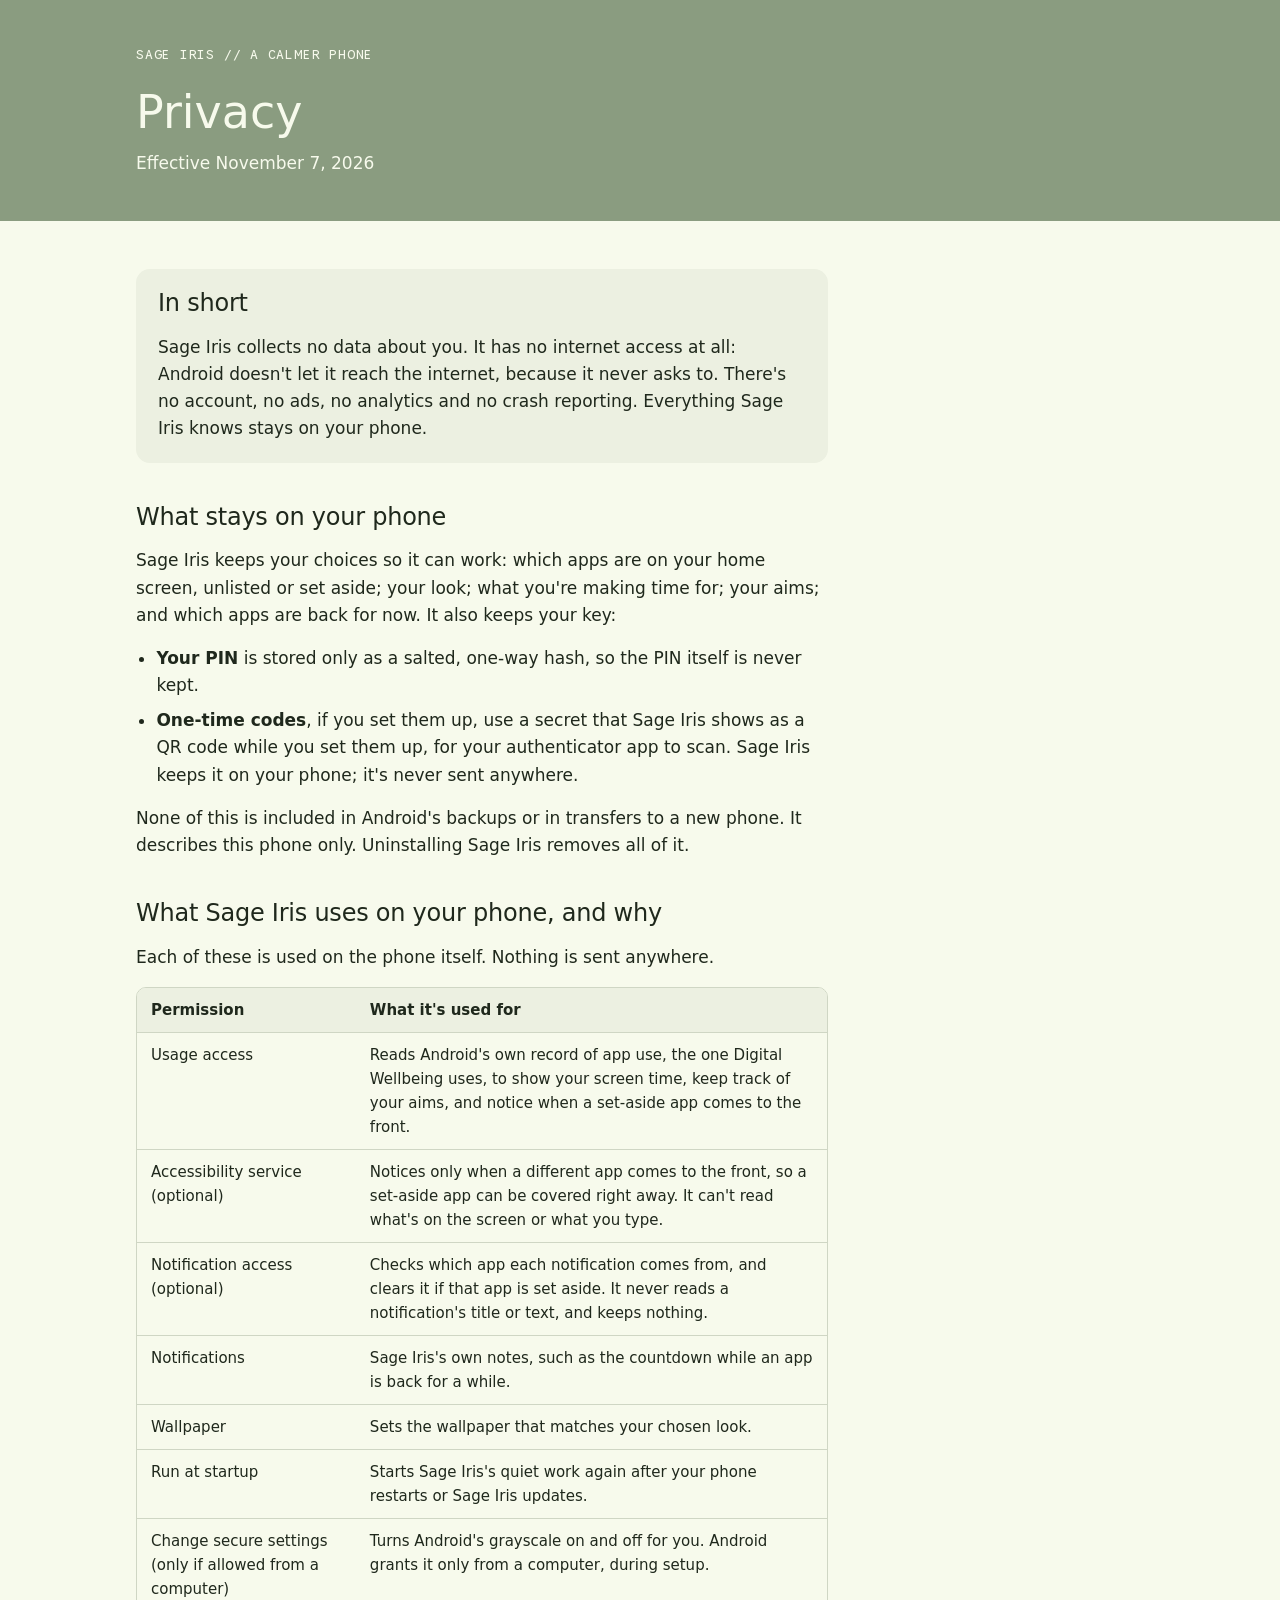
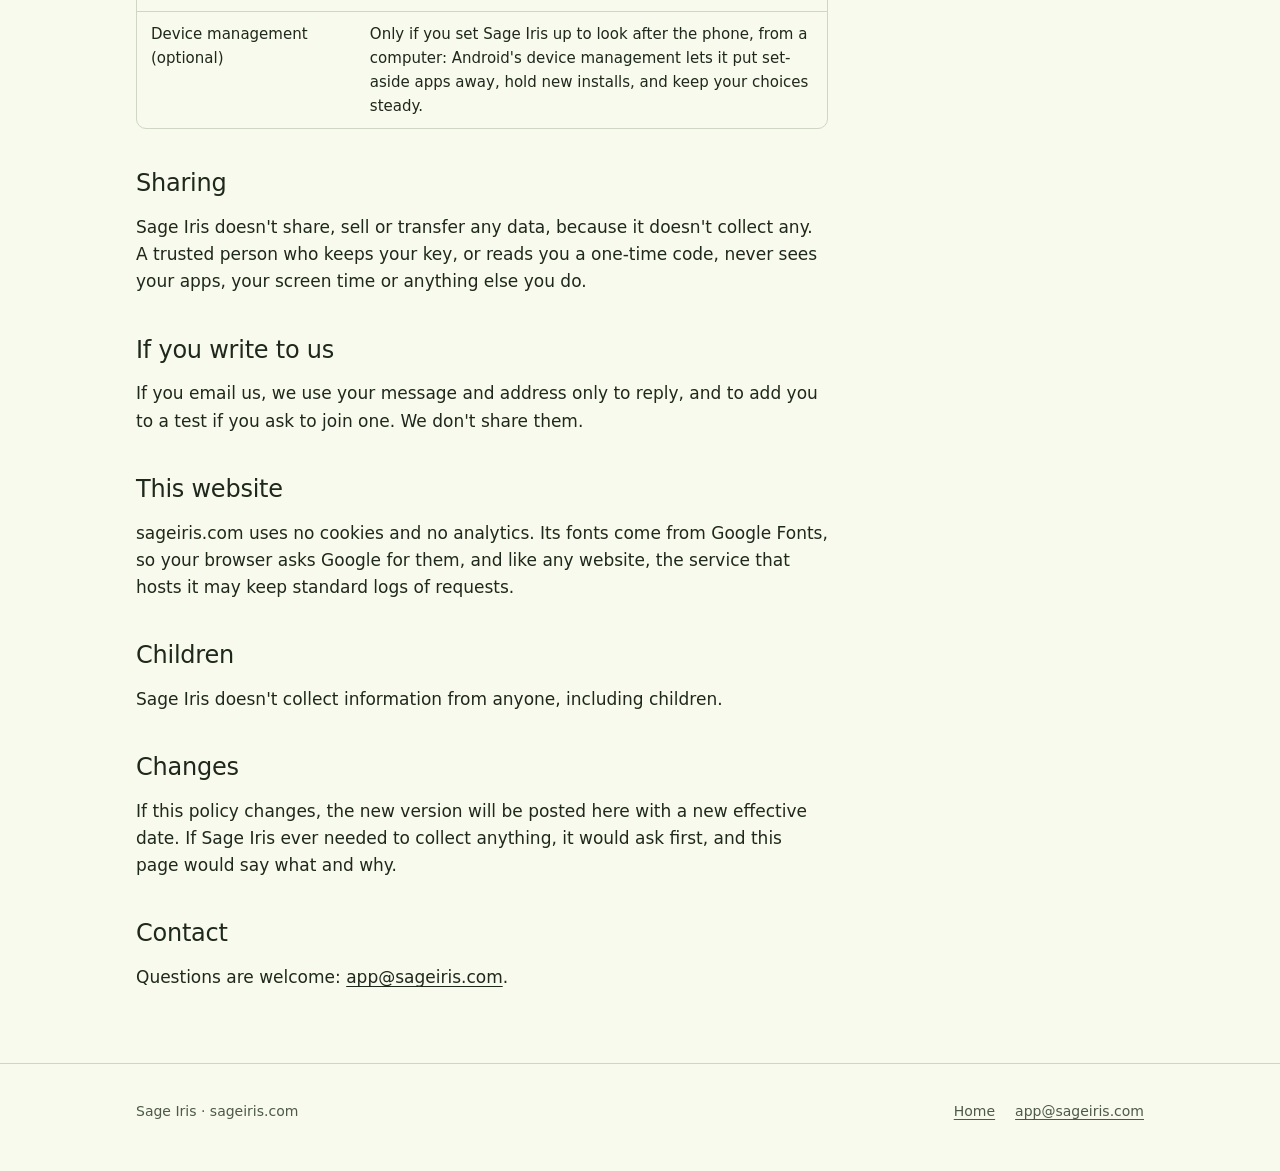
==== privacy.html @ 966220f3 "The first sageiris.com: the home page and privacy policy Built from design/landing in the Sage Iris " ====
<!doctype html>
<html lang="en">
<head>
<meta charset="utf-8">
<meta name="viewport" content="width=device-width, initial-scale=1, viewport-fit=cover">
<title>Privacy · Sage Iris</title>
<meta name="description" content="Sage Iris collects no data. It has no internet access, no account, no ads and no analytics, so everything it knows stays on your phone.">
<meta name="theme-color" content="#8A9C80">
<link rel="icon" href="favicon.svg" type="image/svg+xml">
<link rel="canonical" href="https://sageiris.com/privacy.html">
<link rel="preconnect" href="https://fonts.googleapis.com">
<link rel="preconnect" href="https://fonts.gstatic.com" crossorigin>
<link rel="stylesheet" href="https://fonts.googleapis.com/css2?family=Google+Sans+Flex:wght@300..700&family=Google+Sans+Code:wght@400..700&display=swap">
<link rel="stylesheet" href="style.css">
</head>
<body>

<header class="doc-head">
  <div class="wrap">
    <a class="mono" href="./">Sage Iris <span aria-hidden="true">//</span> A calmer phone</a>
    <h1>Privacy</h1>
    <p>Effective November 7, 2026</p>
  </div>
</header>

<main class="doc">
  <div class="wrap">
    <div class="prose">
      <div class="summary prose">
        <h2 style="margin-top: 0;">In short</h2>
        <p>Sage Iris collects no data about you. It has no internet access at all: Android doesn't let it reach the internet, because it never asks to. There's no account, no ads, no analytics and no crash reporting. Everything Sage Iris knows stays on your phone.</p>
      </div>

      <h2>What stays on your phone</h2>
      <p>Sage Iris keeps your choices so it can work: which apps are on your home screen, unlisted or set aside; your look; what you're making time for; your aims; and which apps are back for now. It also keeps your key:</p>
      <ul>
        <li><b>Your PIN</b> is stored only as a salted, one-way hash, so the PIN itself is never kept.</li>
        <li><b>One-time codes</b>, if you set them up, use a secret that Sage Iris shows as a QR code while you set them up, for your authenticator app to scan. Sage Iris keeps it on your phone; it's never sent anywhere.</li>
      </ul>
      <p>None of this is included in Android's backups or in transfers to a new phone. It describes this phone only. Uninstalling Sage Iris removes all of it.</p>

      <h2>What Sage Iris uses on your phone, and why</h2>
      <p>Each of these is used on the phone itself. Nothing is sent anywhere.</p>
      <div class="table-wrap">
        <table>
          <thead><tr><th>Permission</th><th>What it's used for</th></tr></thead>
          <tbody>
            <tr><td>Usage access</td><td>Reads Android's own record of app use, the one Digital Wellbeing uses, to show your screen time, keep track of your aims, and notice when a set-aside app comes to the front.</td></tr>
            <tr><td>Accessibility service (optional)</td><td>Notices only when a different app comes to the front, so a set-aside app can be covered right away. It can't read what's on the screen or what you type.</td></tr>
            <tr><td>Notification access (optional)</td><td>Checks which app each notification comes from, and clears it if that app is set aside. It never reads a notification's title or text, and keeps nothing.</td></tr>
            <tr><td>Notifications</td><td>Sage Iris's own notes, such as the countdown while an app is back for a while.</td></tr>
            <tr><td>Wallpaper</td><td>Sets the wallpaper that matches your chosen look.</td></tr>
            <tr><td>Run at startup</td><td>Starts Sage Iris's quiet work again after your phone restarts or Sage Iris updates.</td></tr>
            <tr><td>Change secure settings (only if allowed from a computer)</td><td>Turns Android's grayscale on and off for you. Android grants it only from a computer, during setup.</td></tr>
            <tr><td>Device management (optional)</td><td>Only if you set Sage Iris up to look after the phone, from a computer: Android's device management lets it put set-aside apps away, hold new installs, and keep your choices steady.</td></tr>
          </tbody>
        </table>
      </div>

      <h2>Sharing</h2>
      <p>Sage Iris doesn't share, sell or transfer any data, because it doesn't collect any. A trusted person who keeps your key, or reads you a one-time code, never sees your apps, your screen time or anything else you do.</p>

      <h2>If you write to us</h2>
      <p>If you email us, we use your message and address only to reply, and to add you to a test if you ask to join one. We don't share them.</p>

      <h2>This website</h2>
      <p>sageiris.com uses no cookies and no analytics. Its fonts come from Google Fonts, so your browser asks Google for them, and like any website, the service that hosts it may keep standard logs of requests.</p>

      <h2>Children</h2>
      <p>Sage Iris doesn't collect information from anyone, including children.</p>

      <h2>Changes</h2>
      <p>If this policy changes, the new version will be posted here with a new effective date. If Sage Iris ever needed to collect anything, it would ask first, and this page would say what and why.</p>

      <h2>Contact</h2>
      <p>Questions are welcome: <a href="mailto:app@sageiris.com">app@sageiris.com</a>.</p>
    </div>
  </div>
</main>

<footer>
  <div class="wrap">
    <span>Sage Iris · sageiris.com</span>
    <nav aria-label="Footer">
      <a href="./">Home</a>
      <a href="mailto:app@sageiris.com">app@sageiris.com</a>
    </nav>
  </div>
</footer>
</body>
</html>
---- style.css ----
/* sageiris.com: one calm column, like the phone's own list. The hero is the home screen itself, set in
   type, beside the real screen; sage bands mark the places the page speaks about the phone. */
:root {
  --page: #F7FAEC;        /* the app's cream */
  --ink: #1F281C;         /* the app's dark ink */
  --soft: #4E5A49;        /* quieter text, ink toward sage */
  --sage: #8A9C80;        /* the app's sage ground */
  --on-sage: #F7FAEC;
  --sage-ink: #1F281C;    /* slashes and small text on sage */
  --rule: #CFD6C4;
  --panel: #ECF0E1;
  --font-body: "Google Sans Flex", "Roboto", system-ui, sans-serif;
  --font-mono: "Google Sans Code", ui-monospace, "SFMono-Regular", Menlo, monospace;
  --measure: 64ch;
  color-scheme: light;
}
@media (prefers-color-scheme: dark) {
  :root {
    --page: #161C15; --ink: #E9ECDF; --soft: #AEB8A6; --sage: #232C21; --on-sage: #E9ECDF;
    --sage-ink: #8A9E82; --rule: #313833; --panel: #1C231B;
    color-scheme: dark;
  }
}

/* Each screenshot comes in the app's light and dark looks; the page shows the one that matches. */
.phone .when-dark { display: none; }
@media (prefers-color-scheme: dark) {
  .phone .when-dark { display: block; }
  .phone .when-light { display: none; }
}

* { box-sizing: border-box; }
html { scroll-behavior: smooth; -webkit-text-size-adjust: 100%; }
@media (prefers-reduced-motion: reduce) { html { scroll-behavior: auto; } }
body { background: var(--page); color: var(--ink); font: 400 17px/1.6 var(--font-body); margin: 0; }
.wrap { max-width: 1040px; margin: 0 auto; padding-left: max(16px, env(safe-area-inset-left, 0px)); padding-right: max(16px, env(safe-area-inset-right, 0px)); }
a { color: inherit; text-underline-offset: 3px; }
a:focus-visible, button:focus-visible { outline: 2px solid var(--sage-ink); outline-offset: 3px; border-radius: 4px; }
h1, h2, h3 { text-wrap: balance; margin: 0; font-weight: 500; }
h2 { font-size: clamp(26px, 3.4vw, 34px); line-height: 1.2; letter-spacing: -0.01em; }
h3 { font-size: 18px; line-height: 1.35; font-weight: 600; }
p { margin: 0; }
.mono { font-family: var(--font-mono); font-size: 13px; letter-spacing: 0.06em; text-transform: uppercase; }
.prose { max-width: var(--measure); display: grid; gap: 14px; }
.soft { color: var(--soft); }
section { padding-block: 72px; }
section + section { border-top: 1px solid var(--rule); }

/* Hero: the sage home screen. */
.hero { background: var(--sage); color: var(--on-sage); padding-block: 56px 64px; }
.hero .wrap { display: grid; grid-template-columns: minmax(0, 1.25fr) minmax(0, 0.75fr); gap: 48px; align-items: center; }
.hero .status { opacity: 0.9; }
.hero .status span, .hero .slash { color: var(--sage-ink); }
.hero h1 { font-size: clamp(34px, 5vw, 54px); line-height: 1.08; font-weight: 400; letter-spacing: -0.015em; margin-top: 28px; }
.hero .lede { font-size: 19px; line-height: 1.55; margin-top: 20px; max-width: 34em; }
.list { margin-top: 36px; display: grid; gap: 2px; font-weight: 300; font-size: clamp(24px, 3.2vw, 34px); line-height: 1.25; text-transform: uppercase; letter-spacing: 0.01em; }
.list a { text-decoration: none; display: inline-block; }
.list a:hover .name { text-decoration: underline; text-decoration-thickness: 1px; }
.rule { margin-top: 18px; display: flex; align-items: center; gap: 10px; max-width: 520px; }
.rule::before { content: ""; flex: 1; height: 2px; background: var(--sage-ink); opacity: 0.8; border-radius: 1px; }
.rule svg { width: 22px; height: 22px; color: var(--sage-ink); flex: none; }
.soon { margin-top: 22px; font-size: 16px; }
.soon a { font-weight: 600; }
.phone { width: 100%; max-width: 280px; aspect-ratio: 1080 / 2400; border-radius: 26px; border: 6px solid #12160F; overflow: hidden; background: #12160F; justify-self: center; box-shadow: 0 24px 50px -24px rgba(18, 22, 15, 0.55); }
.phone img { display: block; width: 100%; height: 100%; object-fit: cover; }

/* The features, each beside its screen. */
.tour { display: grid; gap: 64px; margin-top: 48px; }
.stop { display: grid; grid-template-columns: 220px minmax(0, 1fr); gap: 40px; align-items: center; }
.stop .phone { max-width: 220px; border-width: 5px; border-radius: 22px; box-shadow: none; }
.stop .text { display: grid; gap: 12px; max-width: 52ch; }
.stop .text ul { margin: 0; padding-left: 1.1em; display: grid; gap: 6px; }
.more { display: grid; grid-template-columns: repeat(3, minmax(0, 1fr)); gap: 28px 32px; margin-top: 56px; }
.more > div { display: grid; gap: 6px; align-content: start; }

/* What stays: a sage band. */
.keep { background: var(--sage); color: var(--on-sage); }
.keep .soft { color: var(--on-sage); opacity: 0.85; }
.keep ul { list-style: none; margin: 28px 0 0; padding: 0; display: grid; grid-template-columns: repeat(2, minmax(0, 1fr)); gap: 14px 32px; max-width: 760px; }
.keep li { display: grid; grid-template-columns: auto minmax(0, 1fr); gap: 12px; }
.keep li .slash { color: var(--sage-ink); font-weight: 300; }

/* Going further: one panel of what the computer setup adds. */
.panel { margin-top: 32px; padding: 22px 24px; border-radius: 14px; background: var(--panel); display: grid; gap: 12px; max-width: 760px; }
.panel ul { margin: 0; padding-left: 1.1em; display: grid; gap: 8px; }
.panel .mono { color: var(--soft); }

/* Trying it early, and questions. */
.early { display: grid; grid-template-columns: minmax(0, 1fr) minmax(0, 1fr); gap: 48px; align-items: start; }
.address { display: flex; flex-wrap: wrap; align-items: center; gap: 12px; margin-top: 8px; }
.address a { font: 500 18px var(--font-mono); background: var(--panel); padding: 10px 14px; border-radius: 10px; text-decoration: none; }
.address button { font: 500 15px var(--font-body); color: var(--page); background: var(--ink); border: 0; border-radius: 999px; padding: 10px 18px; cursor: pointer; }
dl { margin: 0; display: grid; gap: 22px; }
dt { font-weight: 600; }
dd { margin: 4px 0 0; color: var(--soft); }

footer { padding-block: 36px 48px; border-top: 1px solid var(--rule); }
footer .wrap { display: flex; flex-wrap: wrap; justify-content: space-between; gap: 12px 24px; color: var(--soft); font-size: 14px; }
footer nav { display: flex; flex-wrap: wrap; gap: 8px 20px; }

/* The privacy policy: a plain reading page. */
.doc-head { background: var(--sage); color: var(--on-sage); padding-block: 40px 44px; }
.doc-head a { text-decoration: none; }
.doc-head h1 { font-size: clamp(32px, 4.4vw, 46px); font-weight: 400; line-height: 1.1; margin-top: 20px; }
.doc-head p { margin-top: 12px; }
.doc { padding-block: 48px 72px; }
.doc .prose { gap: 16px; }
.doc h2 { font-size: 24px; margin-top: 24px; }
.doc ul { margin: 0; padding-left: 1.2em; display: grid; gap: 8px; }
.doc .summary { background: var(--panel); border-radius: 14px; padding: 20px 22px; }
.table-wrap { overflow-x: auto; border: 1px solid var(--rule); border-radius: 10px; }
table { border-collapse: collapse; width: 100%; font-size: 15px; }
th, td { text-align: left; padding: 10px 14px; border-bottom: 1px solid var(--rule); vertical-align: top; }
th { background: var(--panel); font-weight: 600; }
tr:last-child td { border-bottom: 0; }

@media (max-width: 820px) {
  .hero .wrap, .early { grid-template-columns: minmax(0, 1fr); gap: 36px; }
  .hero .phone { max-width: 240px; }
  .stop { grid-template-columns: 140px minmax(0, 1fr); gap: 22px; align-items: start; }
  .stop .phone { max-width: 140px; border-width: 4px; border-radius: 16px; }
  .more { grid-template-columns: repeat(2, minmax(0, 1fr)); }
}
@media (max-width: 560px) {
  section { padding-block: 52px; }
  .keep ul, .more { grid-template-columns: minmax(0, 1fr); }
  .stop { grid-template-columns: minmax(0, 1fr); }
  .stop .phone { max-width: 200px; border-radius: 20px; justify-self: start; }
}
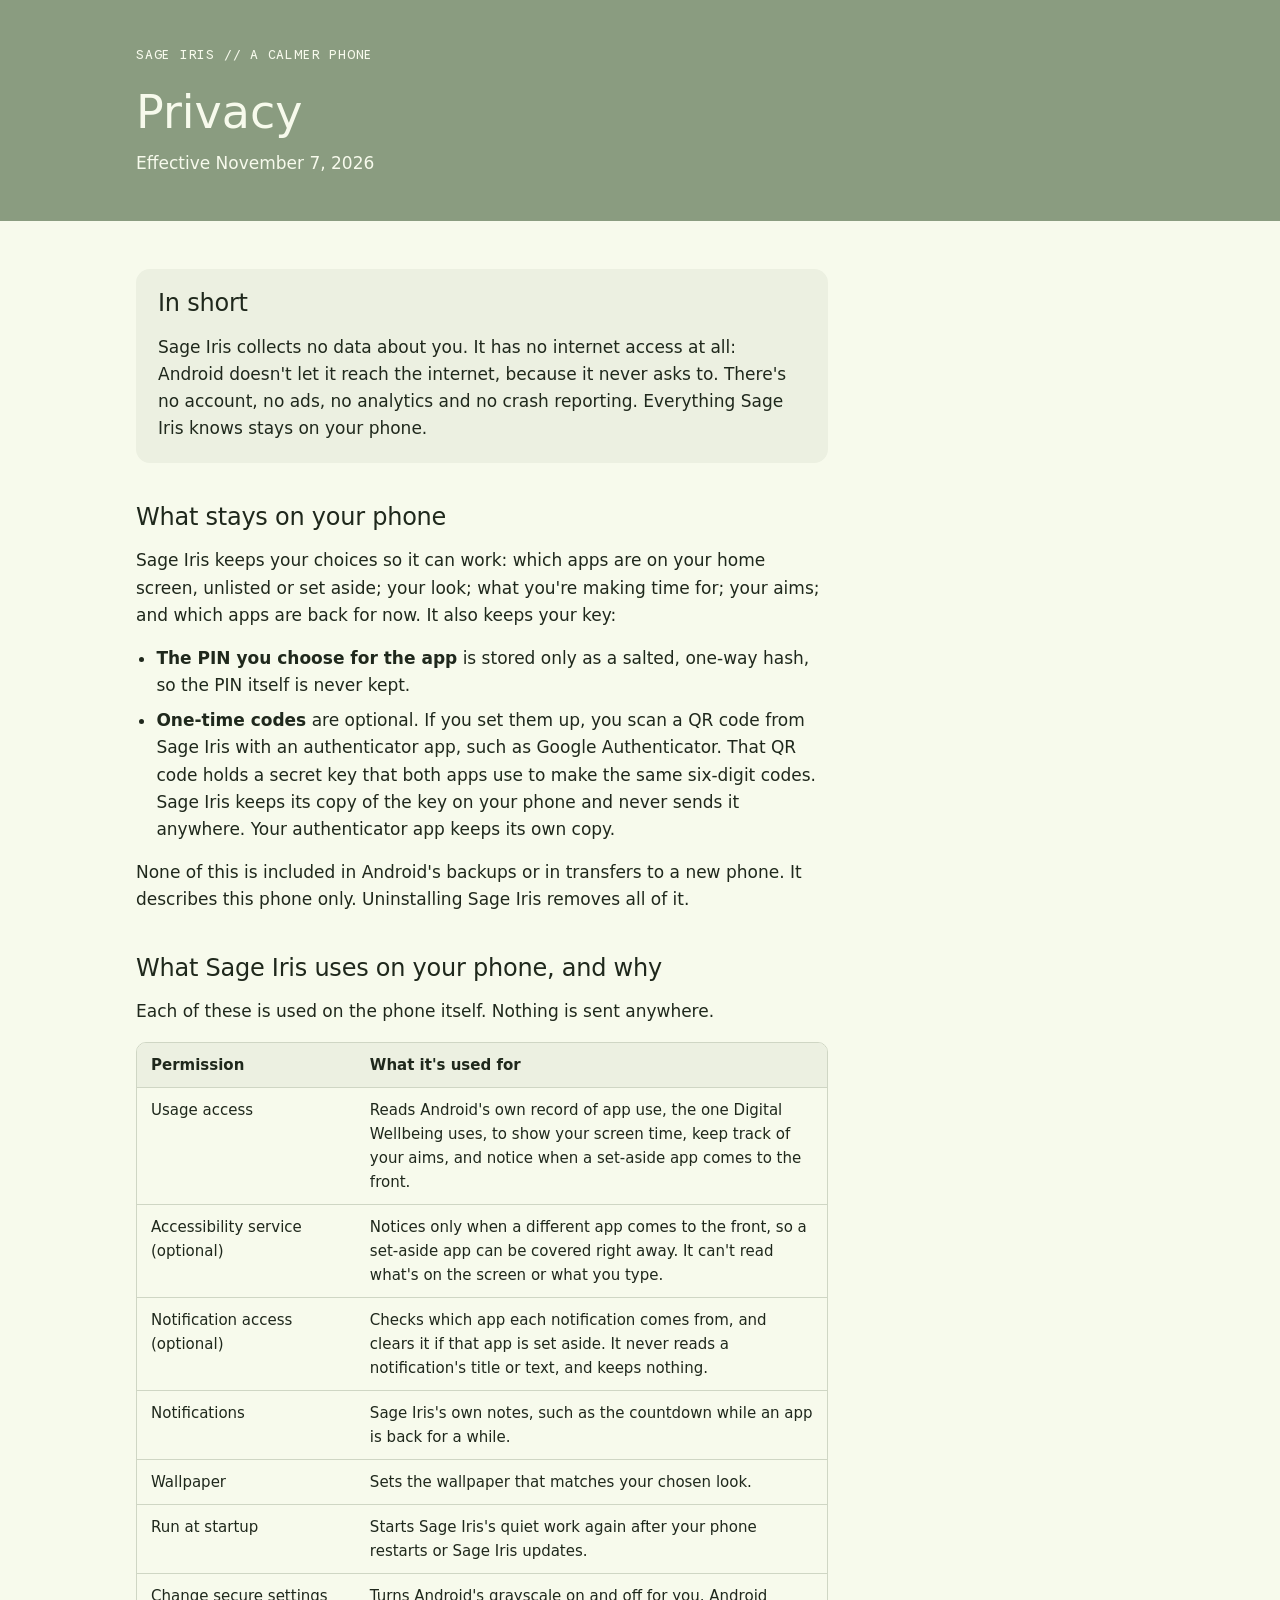
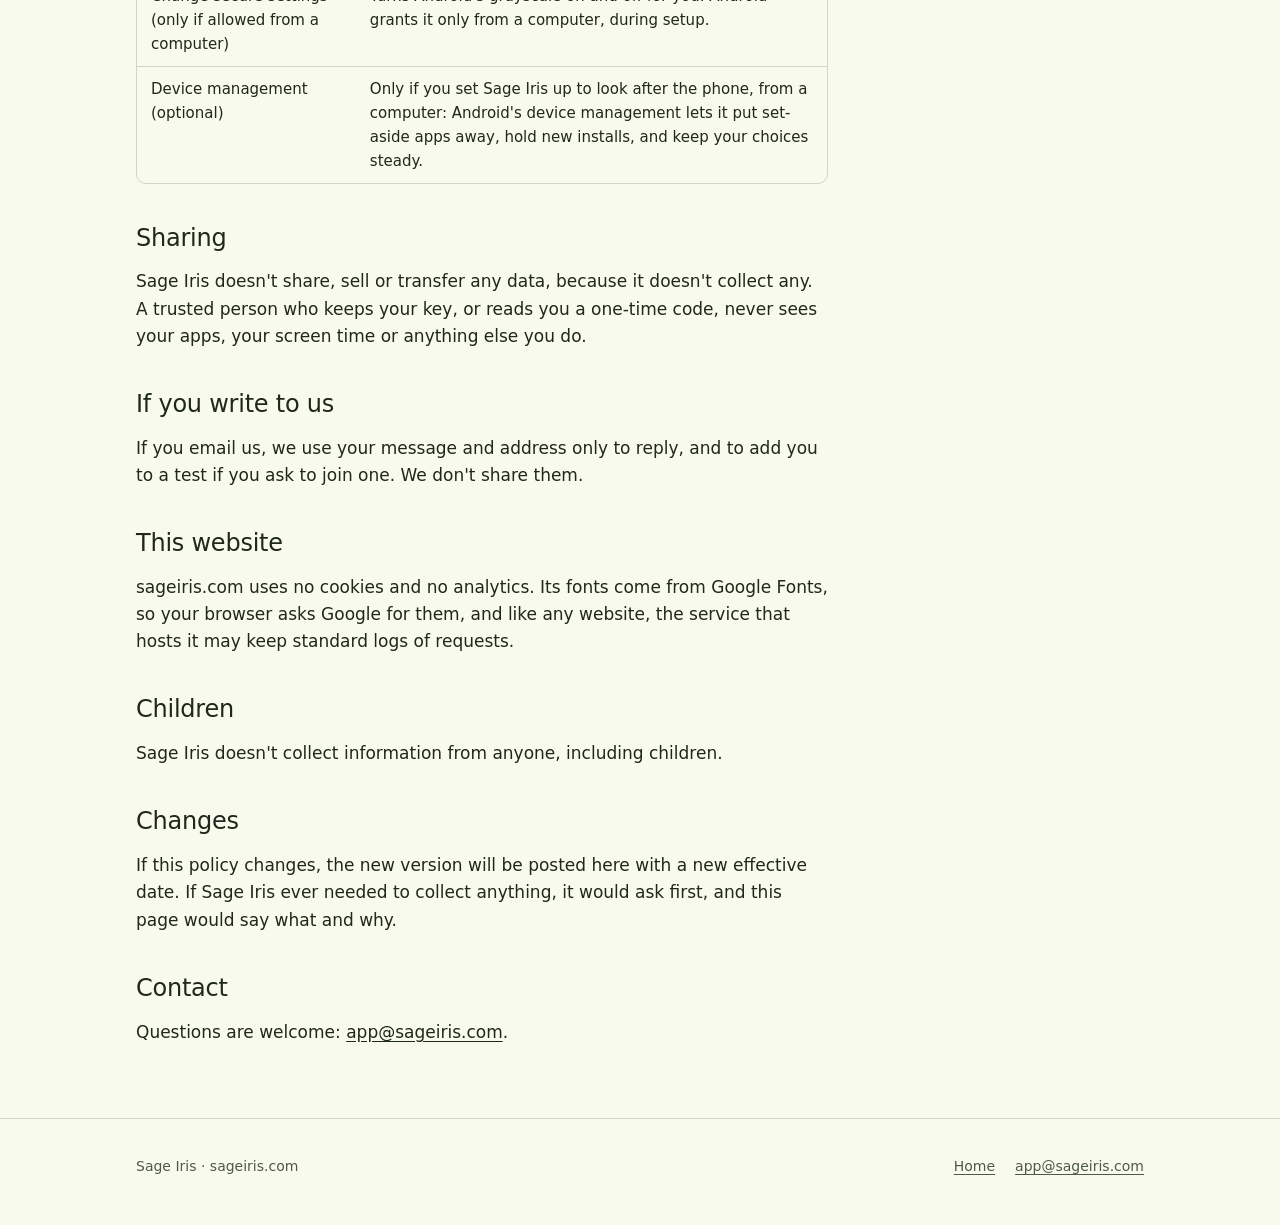
==== commit b15862a7: "Clearer privacy wording, simpler answers, and no Going further for now Co-Authored-By: Claude Opus 5" ====
--- a/privacy.html
+++ b/privacy.html
@@ -34,8 +34,8 @@
       <h2>What stays on your phone</h2>
       <p>Sage Iris keeps your choices so it can work: which apps are on your home screen, unlisted or set aside; your look; what you're making time for; your aims; and which apps are back for now. It also keeps your key:</p>
       <ul>
-        <li><b>Your PIN</b> is stored only as a salted, one-way hash, so the PIN itself is never kept.</li>
-        <li><b>One-time codes</b>, if you set them up, use a secret that Sage Iris shows as a QR code while you set them up, for your authenticator app to scan. Sage Iris keeps it on your phone; it's never sent anywhere.</li>
+        <li><b>The PIN you choose for the app</b> is stored only as a salted, one-way hash, so the PIN itself is never kept.</li>
+        <li><b>One-time codes</b> are optional. If you set them up, you scan a QR code from Sage Iris with an authenticator app, such as Google Authenticator. That QR code holds a secret key that both apps use to make the same six-digit codes. Sage Iris keeps its copy of the key on your phone and never sends it anywhere. Your authenticator app keeps its own copy.</li>
       </ul>
       <p>None of this is included in Android's backups or in transfers to a new phone. It describes this phone only. Uninstalling Sage Iris removes all of it.</p>
 
--- a/style.css
+++ b/style.css
@@ -80,11 +80,6 @@
 .keep li { display: grid; grid-template-columns: auto minmax(0, 1fr); gap: 12px; }
 .keep li .slash { color: var(--sage-ink); font-weight: 300; }
 
-/* Going further: one panel of what the computer setup adds. */
-.panel { margin-top: 32px; padding: 22px 24px; border-radius: 14px; background: var(--panel); display: grid; gap: 12px; max-width: 760px; }
-.panel ul { margin: 0; padding-left: 1.1em; display: grid; gap: 8px; }
-.panel .mono { color: var(--soft); }
-
 /* Trying it early, and questions. */
 .early { display: grid; grid-template-columns: minmax(0, 1fr) minmax(0, 1fr); gap: 48px; align-items: start; }
 .address { display: flex; flex-wrap: wrap; align-items: center; gap: 12px; margin-top: 8px; }
